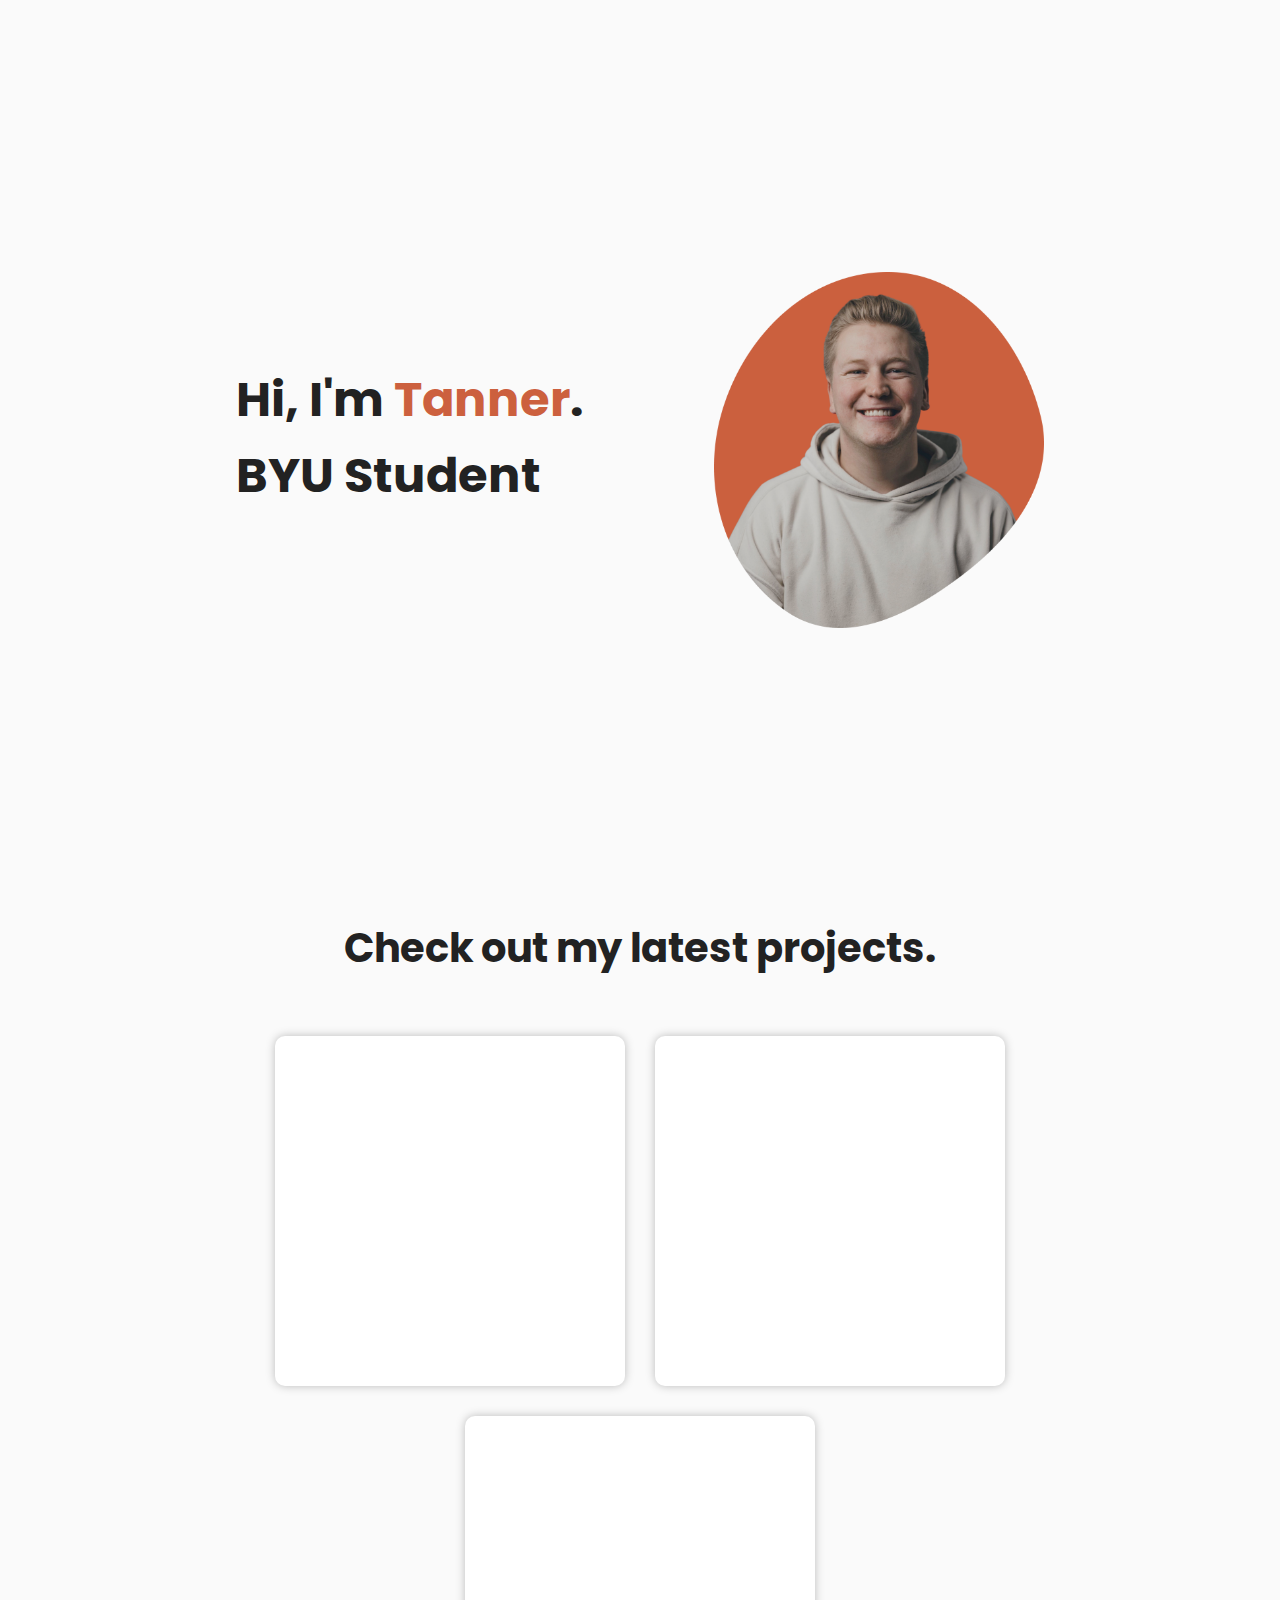
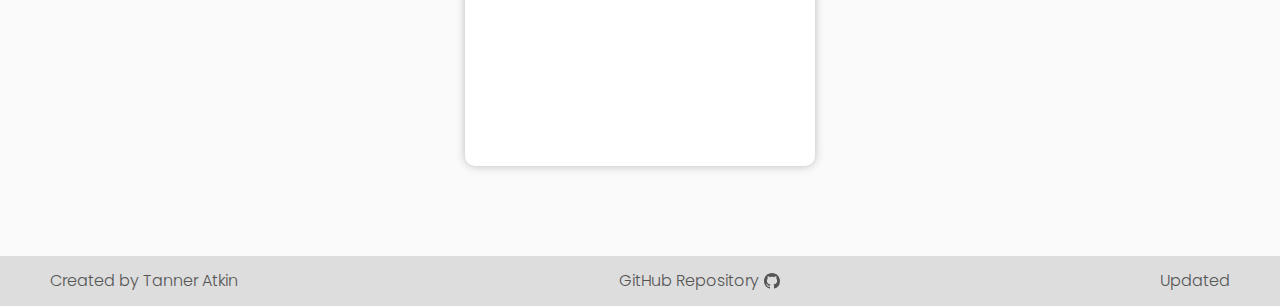
==== index.html @ ecde5ee2 "added projects section, fixed more mobile css and image resizing stuff" ====
<!DOCTYPE html>
<html lang="en">

<head>
  <!-- Metadata -->
  <meta charset="UTF-8">
  <meta http-equiv="X-UA-Compatible" content="IE=edge">
  <meta name="viewport" content="width=device-width, initial-scale=1.0">
  <!-- Title -->
  <title>Tanner Atkin - Information Systems Student Portfolio</title>
  <!-- Favicon -->
  <link rel="icon" href="/assets/favicons/favicon.ico" type="image/x-icon">
  <link rel="icon" href="/assets/favicons/favicon.icns" type="image/icns">
  <link rel="apple-touch-icon" href="/assets/favicons/apple-touch-icon.png">
  <!-- CSS -->
  <link rel="stylesheet" href="/assets/styles/normalize.css">
  <link rel="stylesheet" href="/assets/styles/style.css">
  <!-- JS -->
  <script src="/assets/scripts/script.js" defer></script>
  <!-- Google Fonts -->
  <link rel="preconnect" href="https://fonts.googleapis.com">
  <link rel="preconnect" href="https://fonts.gstatic.com" crossorigin>
  <link href="https://fonts.googleapis.com/css2?family=Poppins:ital,wght@0,100;0,200;0,300;0,400;0,500;0,600;0,700;0,800;0,900;1,100;1,200;1,300;1,400;1,500;1,600;1,700;1,800;1,900&display=swap" rel="stylesheet">
</head>

<body>

  <!-- Header -->
  <header>
    <div id="name-container">
      <h1>Hi, I'm <span>Tanner</span>.</h1>
      <div id="rotating-title-container" class="faded-border">
        <h1>BYU Student</h1>
        <h1>Web Developer</h1>
        <h1>AI Enthusiast</h1>
        <h1>Graphic Designer</h1>
        <h1>Bagpiper</h1>
      </div>
    </div>
    <img src="/assets/images/tanner-atkin.png" alt="Picture of Tanner Smiling">
  </header>

  <!-- Main -->
  <main>
    <h2>Check out my latest projects.</h2>
    <div id="cardContainer">
      <div class="card"></div>
      <div class="card"></div>
      <div class="card"></div>
    </div>
  </main>

  <!-- Footer -->
  <footer>
    <p>Created by Tanner Atkin</p>
    <!-- Github Repo -->
    <a href="https://github.com/tmanatkin/atkin" target="_blank"> GitHub Repository
      <svg height="16" viewBox="0 0 16 16" width="16">
        <path fill-rule="evenodd" d="M8 0C3.58 0 0 3.58 0 8c0 3.54 2.29 6.53 5.47 7.59.4.07.55-.17.55-.38 0-.19-.01-.82-.01-1.49-2.01.37-2.53-.49-2.69-.94-.09-.23-.48-.94-.82-1.13-.28-.15-.68-.52-.01-.53.63-.01 1.08.58 1.23.82.72 1.21 1.87.87 2.33.66.07-.52.28-.87.51-1.07-1.78-.2-3.64-.89-3.64-3.95 0-.87.31-1.59.82-2.15-.08-.2-.36-1.02.08-2.12 0 0 .67-.21 2.2.82.64-.18 1.32-.27 2-.27.68 0 1.36.09 2 .27 1.53-1.04 2.2-.82 2.2-.82.44 1.1.16 1.92.08 2.12.51.56.82 1.27.82 2.15 0 3.07-1.87 3.75-3.65 3.95.29.25.54.73.54 1.48 0 1.07-.01 1.93-.01 2.2 0 .21.15.46.55.38A8.013 8.013 0 0016 8c0-4.42-3.58-8-8-8z">
        </path>
      </svg>
    </a>
    <!-- Last Updated -->
    <p>Updated <span id="lastUpdated"></span></p>
  </footer>

  <!-- Sets Last Updated Date (Last Commit) Using GitHub API -->
  <script>
    // fetch last commit information
    fetch('https://api.github.com/repos/tmanatkin/atkin/commits?per_page=1')
      .then(response => response.json())
      .then(data => {
        // format date
        const lastCommitDate = new Date(data[0].commit.author.date);
        const formattedDate = new Intl.DateTimeFormat('en-US', {
          year: 'numeric',
          month: 'long',
        }).format(lastCommitDate);
        // set to formatted date
        document.getElementById('lastUpdated').innerText = formattedDate.toLocaleString();
      }) // throw error if fetch failed
      .catch(error => console.error('Error fetching last commit information:', error));
  </script>
</body>

</html>
---- assets/styles/style.css ----
/* Global */

:root {
  --color-primary: #cc603e;
  --color-offwhite: #fafafa;
  --color-offblack: #222;
  --color-darkgrey: #555;
  --color-lightgrey: #aaa;
  --color-superlightgrey: #ddd;
}

body {
  display: flex;
  flex-direction: column;
  align-items: center;
  background-color: var(--color-offwhite);
  overflow-x: hidden;
}

body,
h1,
h2,
h3,
h4,
h5,
h6,
p,
footer > * {
  font-family: "Poppins", sans-serif;
}

header {
  height: 100vh;
  min-height: 800px;
  width: 1300px;
  display: flex;
  flex-direction: row;
  justify-content: center;
  align-items: center;
}

#name-container {
  margin: 0 50px 0 0;
}

h1 {
  font-size: 4em;
  font-weight: 700;
  margin: 0;
  color: var(--color-offblack);
}

#name-container > h1 span {
  color: var(--color-primary);
}

#rotating-title-container {
  background-color: var(--color-offwhite);
  position: relative;
  height: 6em;
  margin: 0;
  display: inline-block;
  overflow: hidden;
}

#rotating-title-container::before,
#rotating-title-container::after {
  content: "";
  position: absolute;
  left: 0;
  right: 0;
  height: 0.75em;
  z-index: 1;
}

#rotating-title-container::before {
  top: 0;
  background: linear-gradient(to top, transparent, var(--color-offwhite));
}

#rotating-title-container::after {
  bottom: 0;
  background: linear-gradient(to bottom, transparent, var(--color-offwhite));
}

#rotating-title-container h1 {
  height: 100%;
  display: flex;
  flex-direction: column;
  justify-content: center;
}

header img {
  width: 50%;
  margin: 0;
  padding: 0;
}

/* Main */

main {
  width: 1300px;
  margin: 25px 0;
  display: flex;
  flex-direction: column;
  align-items: center;
}

h2 {
  text-align: center;
  color: var(--color-offblack);
  font-size: 2.5em;
  margin: 0;
}

#cardContainer {
  display: flex;
  flex-direction: row;
  flex-wrap: wrap;
  margin: 50px 0;
  justify-content: center;
}

.card {
  width: 400px;
  height: 400px;
  margin: 15px;
  background-color: white;
  border-radius: 10px;
  box-shadow: 0px 0px 10px 0px rgba(0, 0, 0, 0.25);
  transition: 0.3s;
}

.card:hover {
  box-shadow: 0px 0px 15px 0px rgba(0, 0, 0, 0.25);
  transform: scale(1.05);
}

/* Footer */

footer {
  display: flex;
  justify-content: space-between;
  align-items: center;
  height: 50px;
  width: calc(100% - 100px);
  padding: 0px 50px;
  background-color: var(--color-superlightgrey);
}

footer a,
footer p {
  text-decoration: none;
  font-weight: 300;
  color: var(--color-darkgrey);
  display: inline;
}

footer p:first-child {
  text-align: left;
}

footer a {
  text-align: center;
  display: flex;
  flex-direction: row;
  align-items: center;
}

footer p:last-child {
  text-align: right;
}

footer a:hover {
  text-decoration: underline;
}

footer svg {
  fill: var(--color-darkgrey);
  margin: 0 0 0 5px;
}

/* Header Resizing */

@media only screen and (max-width: 1500px) {
  header {
    min-height: 650px;
    width: 825px;
  }

  h1 {
    font-size: 3em;
  }

  header img {
    width: 40%;
  }

  main {
    width: 825px;
  }

  .card {
    width: 350px;
    height: 350px;
  }
}

@media only screen and (max-width: 1250px) {
  header {
    min-height: 575px;
    width: 750px;
  }

  header img {
    width: 35%;
  }

  main {
    width: 750px;
  }

  .card {
    width: 300px;
    height: 300px;
  }
}

/* Mobile */

@media only screen and (max-width: 1100px) {
  header {
    flex-direction: column;
    width: 600px;
  }

  main {
    width: 600px;
  }

  .card {
    width: 250px;
    height: 250px;
  }

  #name-container {
    display: flex;
    flex-direction: column;
    align-items: center;
    margin: 0 0 50px 0;
  }

  h1 {
    font-size: 2.5em;
    text-align: center;
  }

  #rotating-title-container {
    height: 4em;
  }

  header img {
    width: 75%;
  }
}

@media only screen and (max-width: 800px) {
  h2 {
    width: 80vw;
  }

  footer {
    padding: 0px 25px;
    width: calc(100% - 50px);
  }

  footer a,
  footer p {
    font-size: 0.75em;
  }

  footer svg {
    height: 0.75em;
    width: 0.75em;
  }
}

@media only screen and (max-width: 600px) {
  header {
    width: 80vw;
  }

  main {
    width: 80vw;
  }

  .card {
    width: 300px;
    height: 300px;
    max-width: 70vw;
  }

  header img {
    overflow: hidden;
  }

  footer a {
    text-decoration: underline;
  }

  footer svg {
    display: none;
  }
}
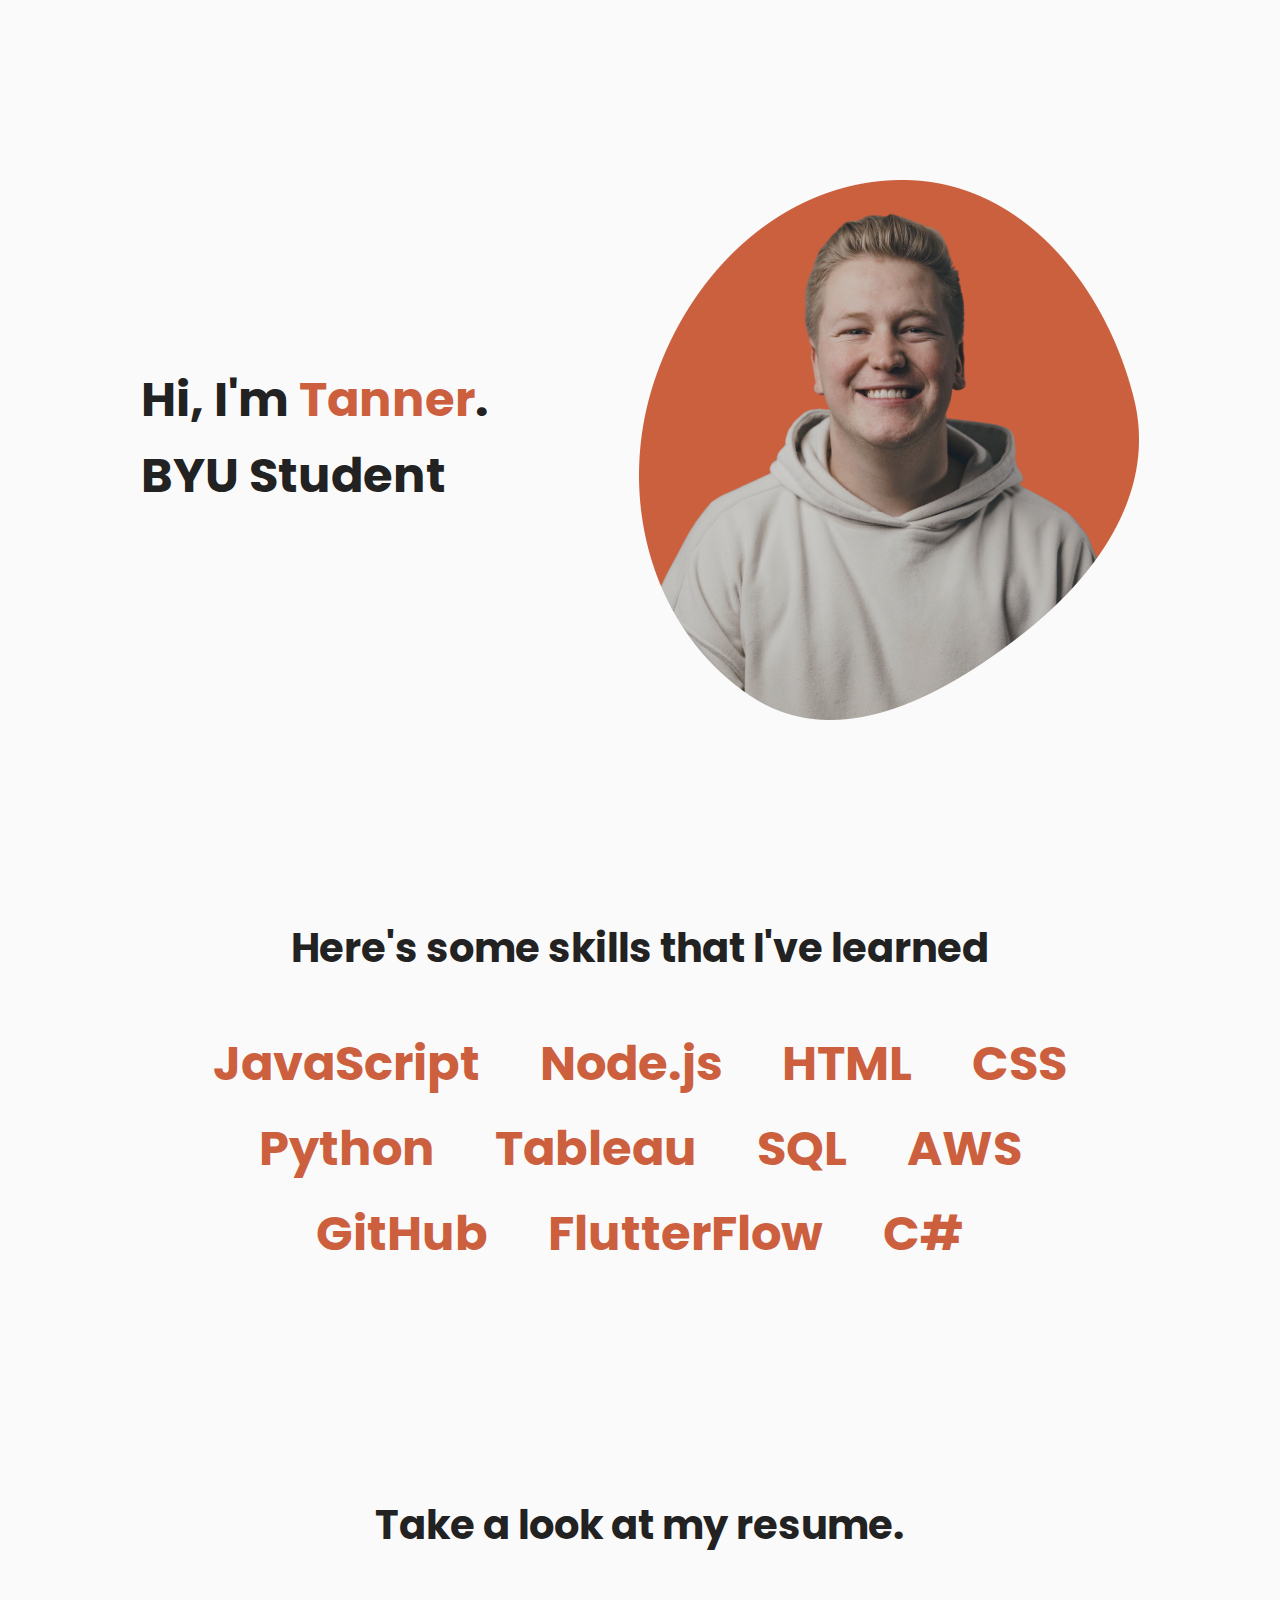
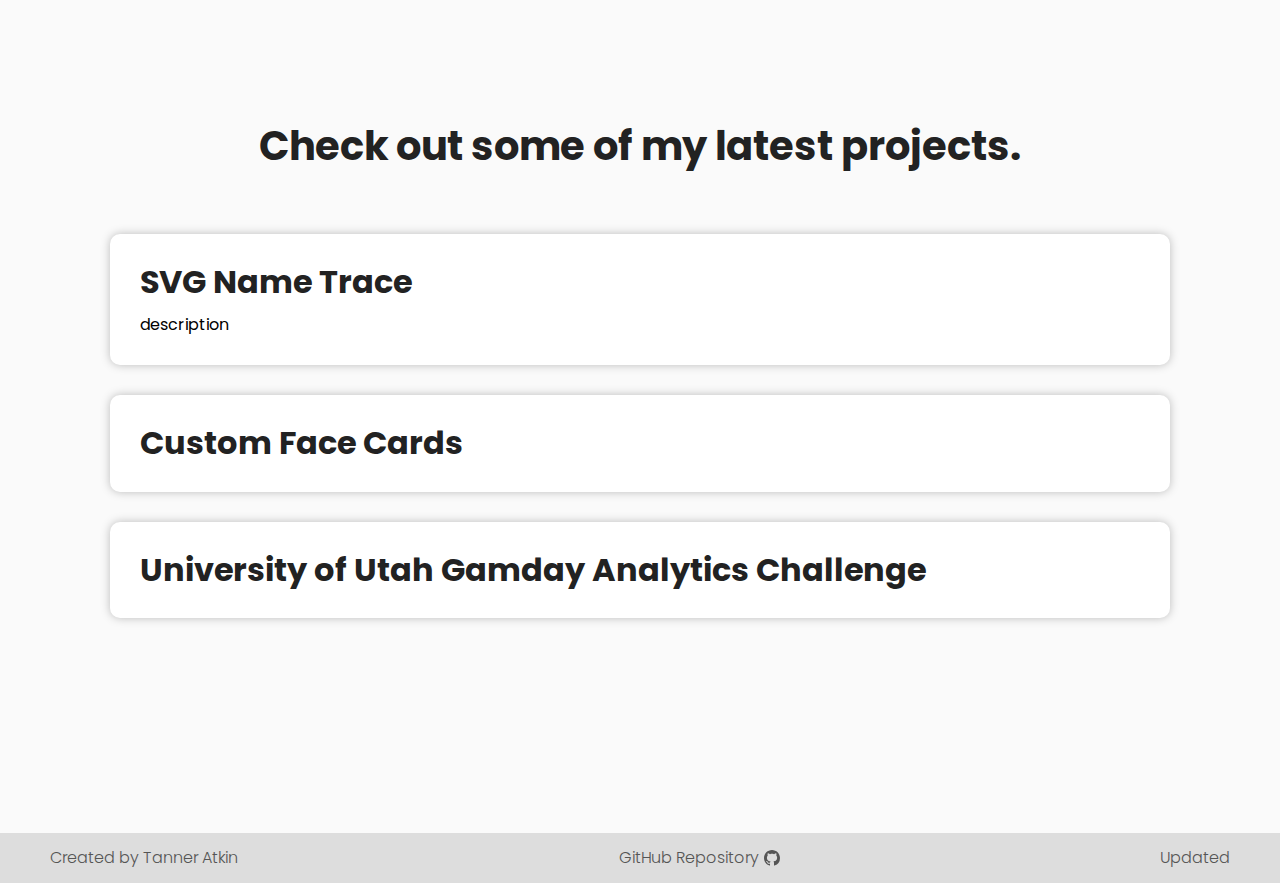
==== commit c6bad319: "panic" ====
--- a/index.html
+++ b/index.html
@@ -16,7 +16,8 @@
   <link rel="stylesheet" href="/assets/styles/normalize.css">
   <link rel="stylesheet" href="/assets/styles/style.css">
   <!-- JS -->
-  <script src="/assets/scripts/script.js" defer></script>
+  <script src="/assets/scripts/rotateTitle.js" defer></script>
+  <script src="/assets/scripts/expandCards.js" defer></script>
   <!-- Google Fonts -->
   <link rel="preconnect" href="https://fonts.googleapis.com">
   <link rel="preconnect" href="https://fonts.gstatic.com" crossorigin>
@@ -31,24 +32,64 @@
       <h1>Hi, I'm <span>Tanner</span>.</h1>
       <div id="rotating-title-container" class="faded-border">
         <h1>BYU Student</h1>
+        <h1>Programmer</h1>
+        <h1>Problem Solver</h1>
+        <h1>Software Engineer</h1>
+        <h1>AI Enthusiast</h1>
         <h1>Web Developer</h1>
-        <h1>AI Enthusiast</h1>
         <h1>Graphic Designer</h1>
-        <h1>Bagpiper</h1>
+        <h1>Data Analyst</h1>
       </div>
     </div>
     <img src="/assets/images/tanner-atkin.png" alt="Picture of Tanner Smiling">
   </header>
 
-  <!-- Main -->
-  <main>
-    <h2>Check out my latest projects.</h2>
+  <!-- Skills -->
+  <section>
+    <h2>Here's some skills that I've learned</h2>
+
+    <div id="skillContainer">
+      <h3>JavaScript</h3>
+      <h3>Node.js</h3>
+      <h3>HTML</h3>
+      <h3>CSS</h3>
+      <h3>Python</h3>
+      <h3>Tableau</h3>
+      <h3>SQL</h3>
+      <h3>AWS</h3>
+      <h3>GitHub</h3>
+      <h3>FlutterFlow</h3>
+      <h3>C#</h3>
+    </div>
+  </section>
+
+  <!-- Resume -->
+  <section>
+    <h2>Take a look at my resume.</h2>
+  </section>
+
+  <!-- Projects -->
+  <section>
+    <h2>Check out some of my latest projects.</h2>
     <div id="cardContainer">
-      <div class="card"></div>
-      <div class="card"></div>
-      <div class="card"></div>
+      <div class="card">
+        <h3>SVG Name Trace</h3>
+        <p>description</p>
+        <!-- <img src="/assets/images/svg-name-trace.png" alt="SVG Name Trace"> -->
+        <!-- <a href="https://codepen.io/tmanatkin/pen/QWogKbx" target="_blank">SVG Name Trace</a> -->
+      </div>
+      <div class="card">
+        <h3>Custom Face Cards</h3>
+        <!-- <img src="/assets/images/svg-name-trace.png" alt="SVG Name Trace"> -->
+        <!-- <a href="https://codepen.io/tmanatkin/pen/QWogKbx" target="_blank">SVG Name Trace</a> -->
+      </div>
+      <div class="card">
+        <h3>University of Utah Gamday Analytics Challenge</h3>
+        <!-- <img src="/assets/images/svg-name-trace.png" alt="SVG Name Trace"> -->
+        <!-- <a href="https://codepen.io/tmanatkin/pen/QWogKbx" target="_blank">SVG Name Trace</a> -->
+      </div>
     </div>
-  </main>
+  </section>
 
   <!-- Footer -->
   <footer>
--- a/assets/styles/style.css
+++ b/assets/styles/style.css
@@ -14,7 +14,6 @@
   flex-direction: column;
   align-items: center;
   background-color: var(--color-offwhite);
-  overflow-x: hidden;
 }
 
 body,
@@ -96,11 +95,11 @@
   padding: 0;
 }
 
-/* Main */
-
-main {
+/* Section */
+
+section {
   width: 1300px;
-  margin: 25px 0;
+  margin: 25px 0 150px 0;
   display: flex;
   flex-direction: column;
   align-items: center;
@@ -113,27 +112,64 @@
   margin: 0;
 }
 
+/* Skills */
+
+#skillContainer {
+  display: flex;
+  flex-direction: row;
+  justify-content: center;
+  flex-wrap: wrap;
+  width: 100%;
+  margin: 50px 0;
+}
+
+#skillContainer h3 {
+  font-size: 4em;
+  margin: 20px 40px;
+  color: var(--color-primary);
+}
+
+/* Projects */
+
 #cardContainer {
   display: flex;
+  flex-direction: column;
+  align-items: center;
+  width: 100%;
+  margin: 50px 0;
+}
+
+.card {
+  /* display: flex;
   flex-direction: row;
-  flex-wrap: wrap;
-  margin: 50px 0;
-  justify-content: center;
-}
-
-.card {
-  width: 400px;
-  height: 400px;
+  justify-content: space-between; */
+  /* align-items: center; */
+  width: 100%;
+  padding: 30px;
   margin: 15px;
   background-color: white;
   border-radius: 10px;
   box-shadow: 0px 0px 10px 0px rgba(0, 0, 0, 0.25);
-  transition: 0.3s;
-}
-
-.card:hover {
-  box-shadow: 0px 0px 15px 0px rgba(0, 0, 0, 0.25);
-  transform: scale(1.05);
+  transition: height 0.5s ease;
+  /* overflow: hidden; */
+}
+
+/* .card.active {
+  height: 500px;
+} */
+
+.card h3 {
+  font-size: 2em;
+  margin: 0;
+  color: var(--color-offblack);
+}
+
+.card p {
+  margin: 1em 0 0 0;
+}
+
+.card img {
+  width: 50%;
 }
 
 /* Footer */
@@ -180,67 +216,40 @@
   margin: 0 0 0 5px;
 }
 
-/* Header Resizing */
+/* Smaller Desktop Display */
 
 @media only screen and (max-width: 1500px) {
   header {
+    width: 1000px;
     min-height: 650px;
-    width: 825px;
+  }
+
+  section {
+    width: 1000px;
   }
 
   h1 {
     font-size: 3em;
   }
 
-  header img {
-    width: 40%;
-  }
-
-  main {
-    width: 825px;
-  }
-
-  .card {
-    width: 350px;
-    height: 350px;
-  }
-}
-
-@media only screen and (max-width: 1250px) {
-  header {
-    min-height: 575px;
-    width: 750px;
-  }
-
-  header img {
-    width: 35%;
-  }
-
-  main {
-    width: 750px;
-  }
-
-  .card {
-    width: 300px;
-    height: 300px;
-  }
-}
-
-/* Mobile */
+  #skillContainer h3 {
+    font-size: 3em;
+    margin: 15px 30px;
+  }
+}
+
+/* Large Mobile (Tablet) */
 
 @media only screen and (max-width: 1100px) {
   header {
     flex-direction: column;
     width: 600px;
-  }
-
-  main {
+    min-height: 700px;
+  }
+
+  section {
     width: 600px;
-  }
-
-  .card {
-    width: 250px;
-    height: 250px;
+    max-width: 80vw;
   }
 
   #name-container {
@@ -262,11 +271,14 @@
   header img {
     width: 75%;
   }
-}
-
-@media only screen and (max-width: 800px) {
+
+  #skillContainer h3 {
+    font-size: 2.5em;
+    margin: 15px 25px;
+  }
+
   h2 {
-    width: 80vw;
+    font-size: 2em;
   }
 
   footer {
@@ -285,23 +297,15 @@
   }
 }
 
+/* Mobile */
+
 @media only screen and (max-width: 600px) {
   header {
-    width: 80vw;
-  }
-
-  main {
-    width: 80vw;
-  }
-
-  .card {
-    width: 300px;
-    height: 300px;
-    max-width: 70vw;
-  }
-
-  header img {
-    overflow: hidden;
+    width: 100vw;
+  }
+
+  h2 {
+    width: 80%;
   }
 
   footer a {
@@ -312,3 +316,41 @@
     display: none;
   }
 }
+
+/* Small Mobile */
+
+@media only screen and (max-width: 400px) {
+  body {
+    min-width: 320px;
+  }
+
+  header {
+    min-height: 550px;
+    min-width: 320px;
+  }
+
+  section {
+    width: 310px;
+  }
+
+  #cardContainer {
+    margin: 0;
+  }
+
+  h1 {
+    font-size: 2em;
+  }
+
+  #skillContainer h3 {
+    font-size: 2em;
+    margin: 10px 20px;
+  }
+
+  h2 {
+    font-size: 1.5em;
+  }
+
+  .card h3 {
+    font-size: 1.5em;
+  }
+}
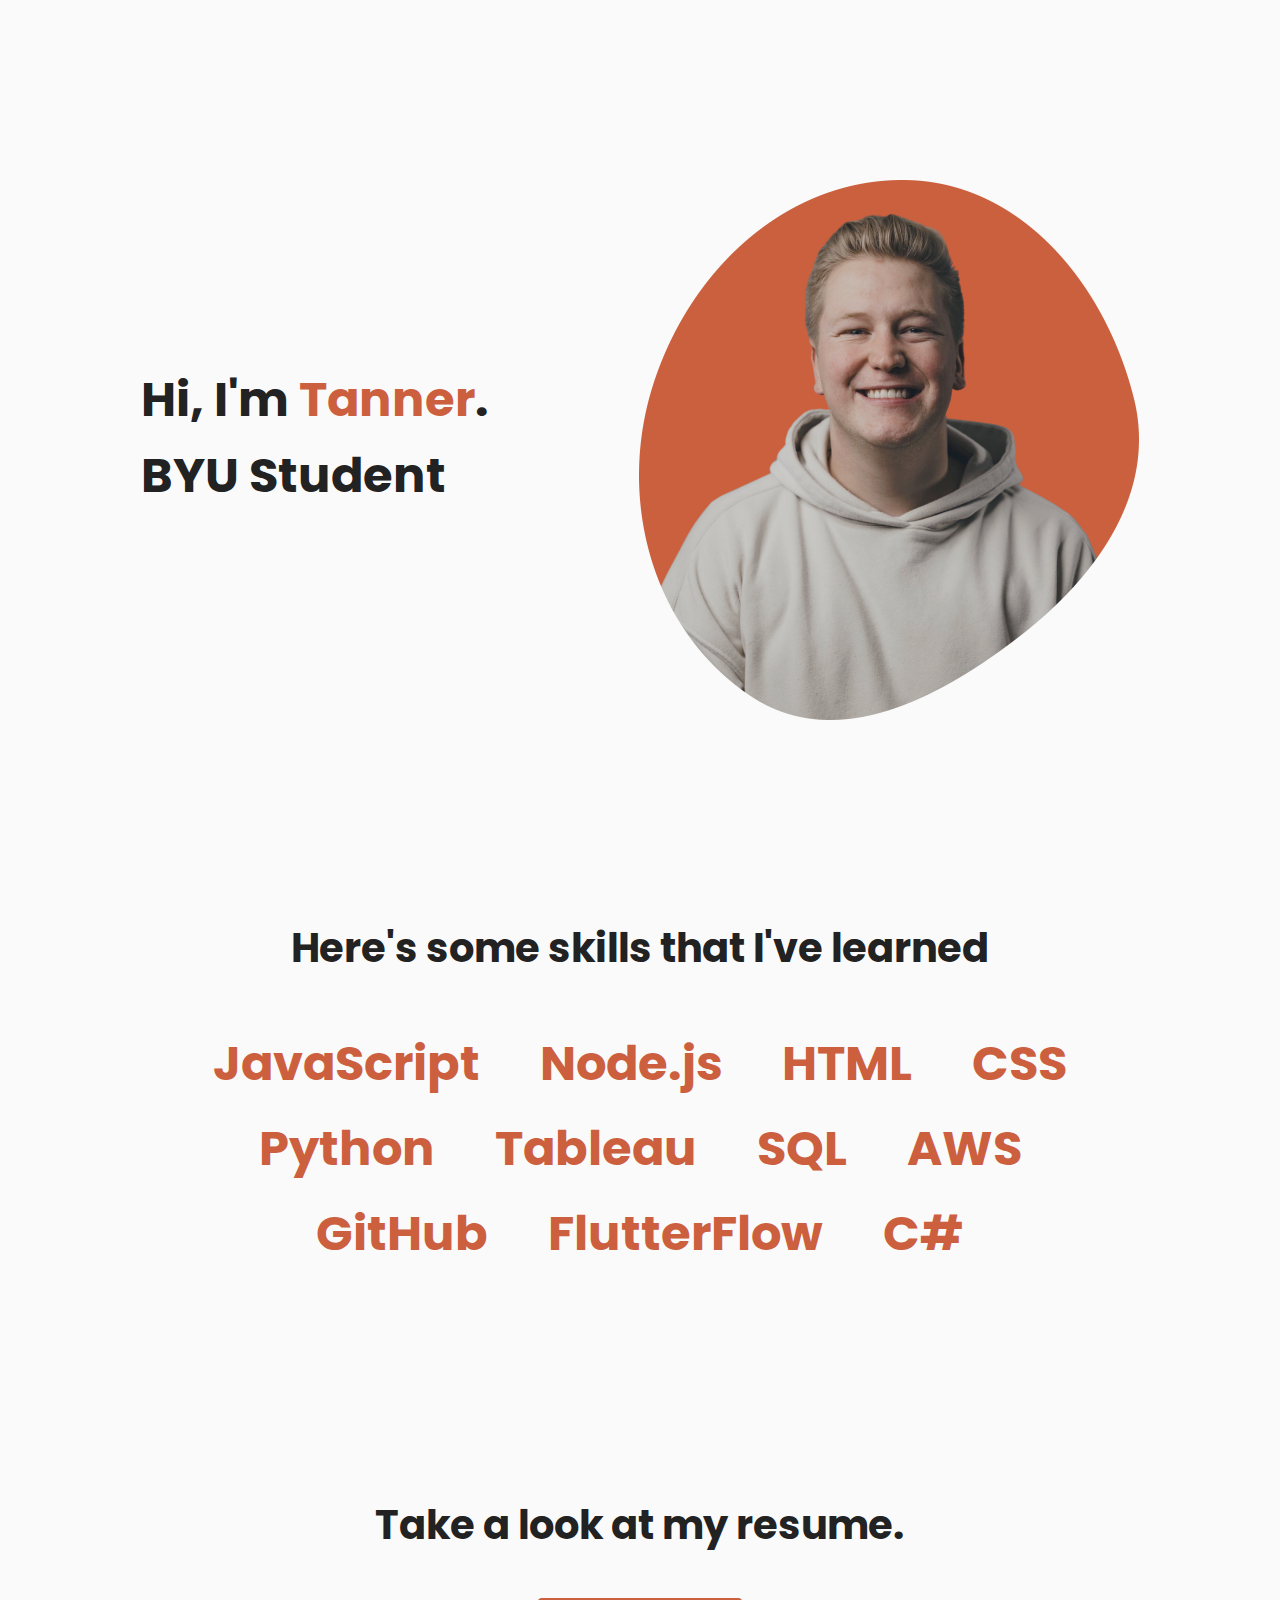
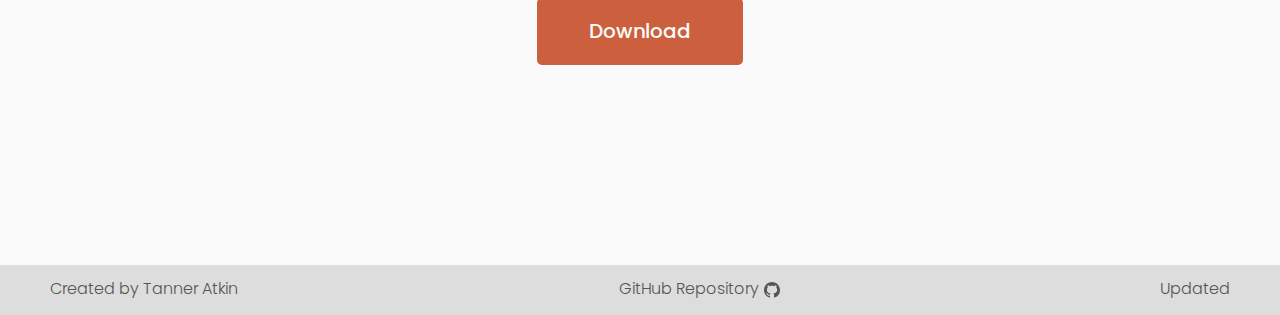
==== commit 40d86e88: "resume update. maybe fixed mobile height?" ====
--- a/index.html
+++ b/index.html
@@ -63,32 +63,23 @@
     </div>
   </section>
 
-  <!-- Resume -->
-  <section>
-    <h2>Take a look at my resume.</h2>
-  </section>
-
   <!-- Projects -->
-  <section>
+  <!-- <section>
     <h2>Check out some of my latest projects.</h2>
     <div id="cardContainer">
       <div class="card">
         <h3>SVG Name Trace</h3>
         <p>description</p>
-        <!-- <img src="/assets/images/svg-name-trace.png" alt="SVG Name Trace"> -->
-        <!-- <a href="https://codepen.io/tmanatkin/pen/QWogKbx" target="_blank">SVG Name Trace</a> -->
-      </div>
-      <div class="card">
-        <h3>Custom Face Cards</h3>
-        <!-- <img src="/assets/images/svg-name-trace.png" alt="SVG Name Trace"> -->
-        <!-- <a href="https://codepen.io/tmanatkin/pen/QWogKbx" target="_blank">SVG Name Trace</a> -->
-      </div>
-      <div class="card">
-        <h3>University of Utah Gamday Analytics Challenge</h3>
-        <!-- <img src="/assets/images/svg-name-trace.png" alt="SVG Name Trace"> -->
-        <!-- <a href="https://codepen.io/tmanatkin/pen/QWogKbx" target="_blank">SVG Name Trace</a> -->
+        <img src="/assets/images/svg-name-trace.png" alt="SVG Name Trace">
+        <a href="https://codepen.io/tmanatkin/pen/QWogKbx" target="_blank">SVG Name Trace</a>
       </div>
     </div>
+  </section> -->
+
+  <!-- Resume -->
+  <section>
+    <h2>Take a look at my resume.</h2>
+    <a href="/assets/Tanner Atkin Resume.pdf" target="_blank">Download</a>
   </section>
 
   <!-- Footer -->
--- a/assets/styles/style.css
+++ b/assets/styles/style.css
@@ -95,7 +95,7 @@
   padding: 0;
 }
 
-/* Section */
+/* Sections */
 
 section {
   width: 1300px;
@@ -112,6 +112,23 @@
   margin: 0;
 }
 
+section a {
+  font-size: 1.25em;
+  font-weight: 500;
+  margin: 50px 0;
+  text-decoration: none;
+  color: var(--color-offwhite);
+  background-color: var(--color-primary);
+  padding: 20px 50px;
+  border-radius: 5px;
+  border: 2px solid var(--color-primary);
+  transition: background-color 0.3s ease;
+}
+
+section a:hover {
+  background-color: var(--color-offwhite);
+  color: var(--color-primary);
+}
 /* Skills */
 
 #skillContainer {
@@ -150,7 +167,7 @@
   background-color: white;
   border-radius: 10px;
   box-shadow: 0px 0px 10px 0px rgba(0, 0, 0, 0.25);
-  transition: height 0.5s ease;
+  /* transition: height 0.5s ease; */
   /* overflow: hidden; */
 }
 
@@ -245,6 +262,7 @@
     flex-direction: column;
     width: 600px;
     min-height: 700px;
+    height: 90vh;
   }
 
   section {
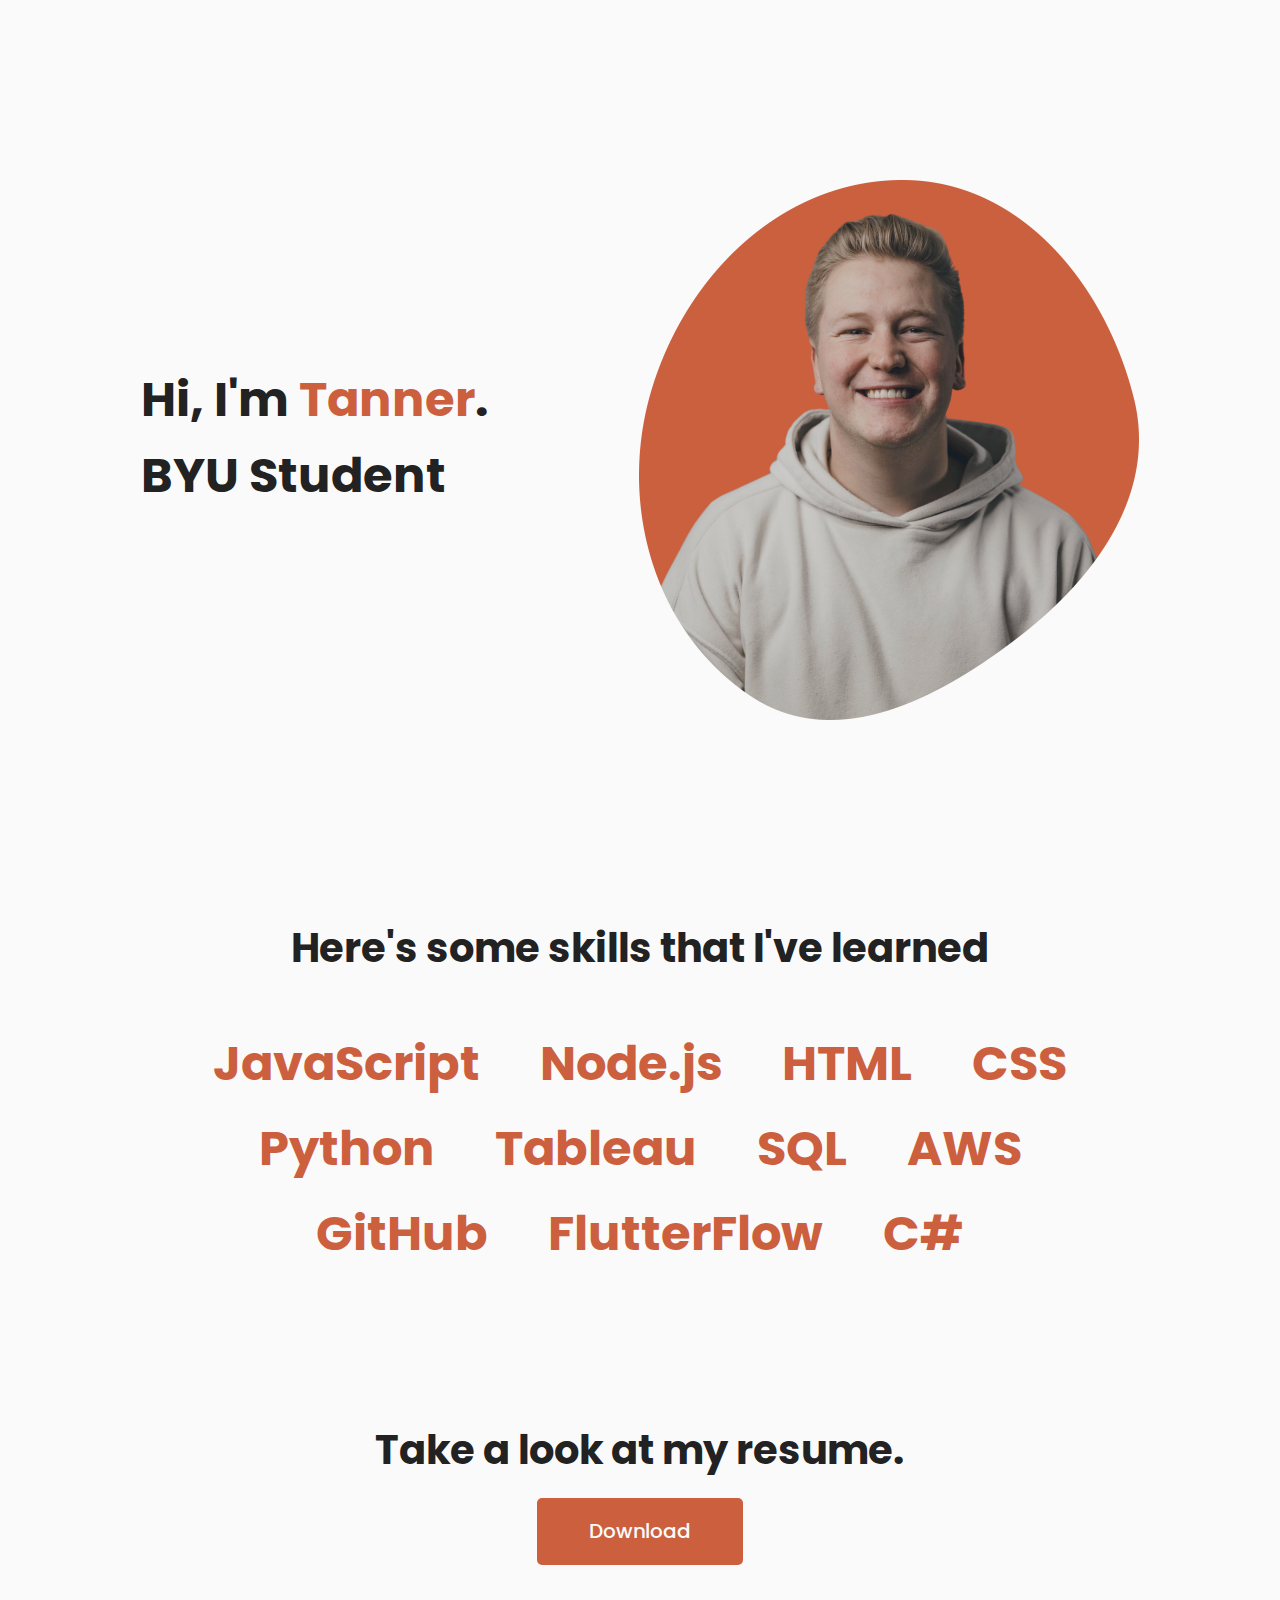
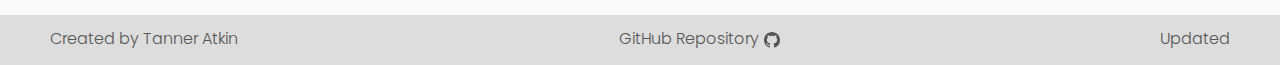
==== commit d49188b1: "fixed spacing for sections" ====
--- a/index.html
+++ b/index.html
@@ -77,7 +77,7 @@
   </section> -->
 
   <!-- Resume -->
-  <section>
+  <section id="bottom-section">
     <h2>Take a look at my resume.</h2>
     <a href="/assets/Tanner Atkin Resume.pdf" target="_blank">Download</a>
   </section>
--- a/assets/styles/style.css
+++ b/assets/styles/style.css
@@ -1,4 +1,4 @@
-/* Global */
+/* CSS */
 
 :root {
   --color-primary: #cc603e;
@@ -28,6 +28,8 @@
   font-family: "Poppins", sans-serif;
 }
 
+/* Header */
+
 header {
   height: 100vh;
   min-height: 800px;
@@ -115,8 +117,9 @@
 section a {
   font-size: 1.25em;
   font-weight: 500;
-  margin: 50px 0;
+  margin: 25px 0 50px 0;
   text-decoration: none;
+  text-align: center;
   color: var(--color-offwhite);
   background-color: var(--color-primary);
   padding: 20px 50px;
@@ -129,6 +132,10 @@
   background-color: var(--color-offwhite);
   color: var(--color-primary);
 }
+
+#bottom-section {
+  margin: 0;
+}
 /* Skills */
 
 #skillContainer {
@@ -137,7 +144,7 @@
   justify-content: center;
   flex-wrap: wrap;
   width: 100%;
-  margin: 50px 0;
+  margin: 50px 0 0 0;
 }
 
 #skillContainer h3 {
@@ -157,9 +164,9 @@
 }
 
 .card {
-  /* display: flex;
-  flex-direction: row;
-  justify-content: space-between; */
+  /* display: flex; */
+  /* flex-direction: row; */
+  /* justify-content: space-between; */
   /* align-items: center; */
   width: 100%;
   padding: 30px;
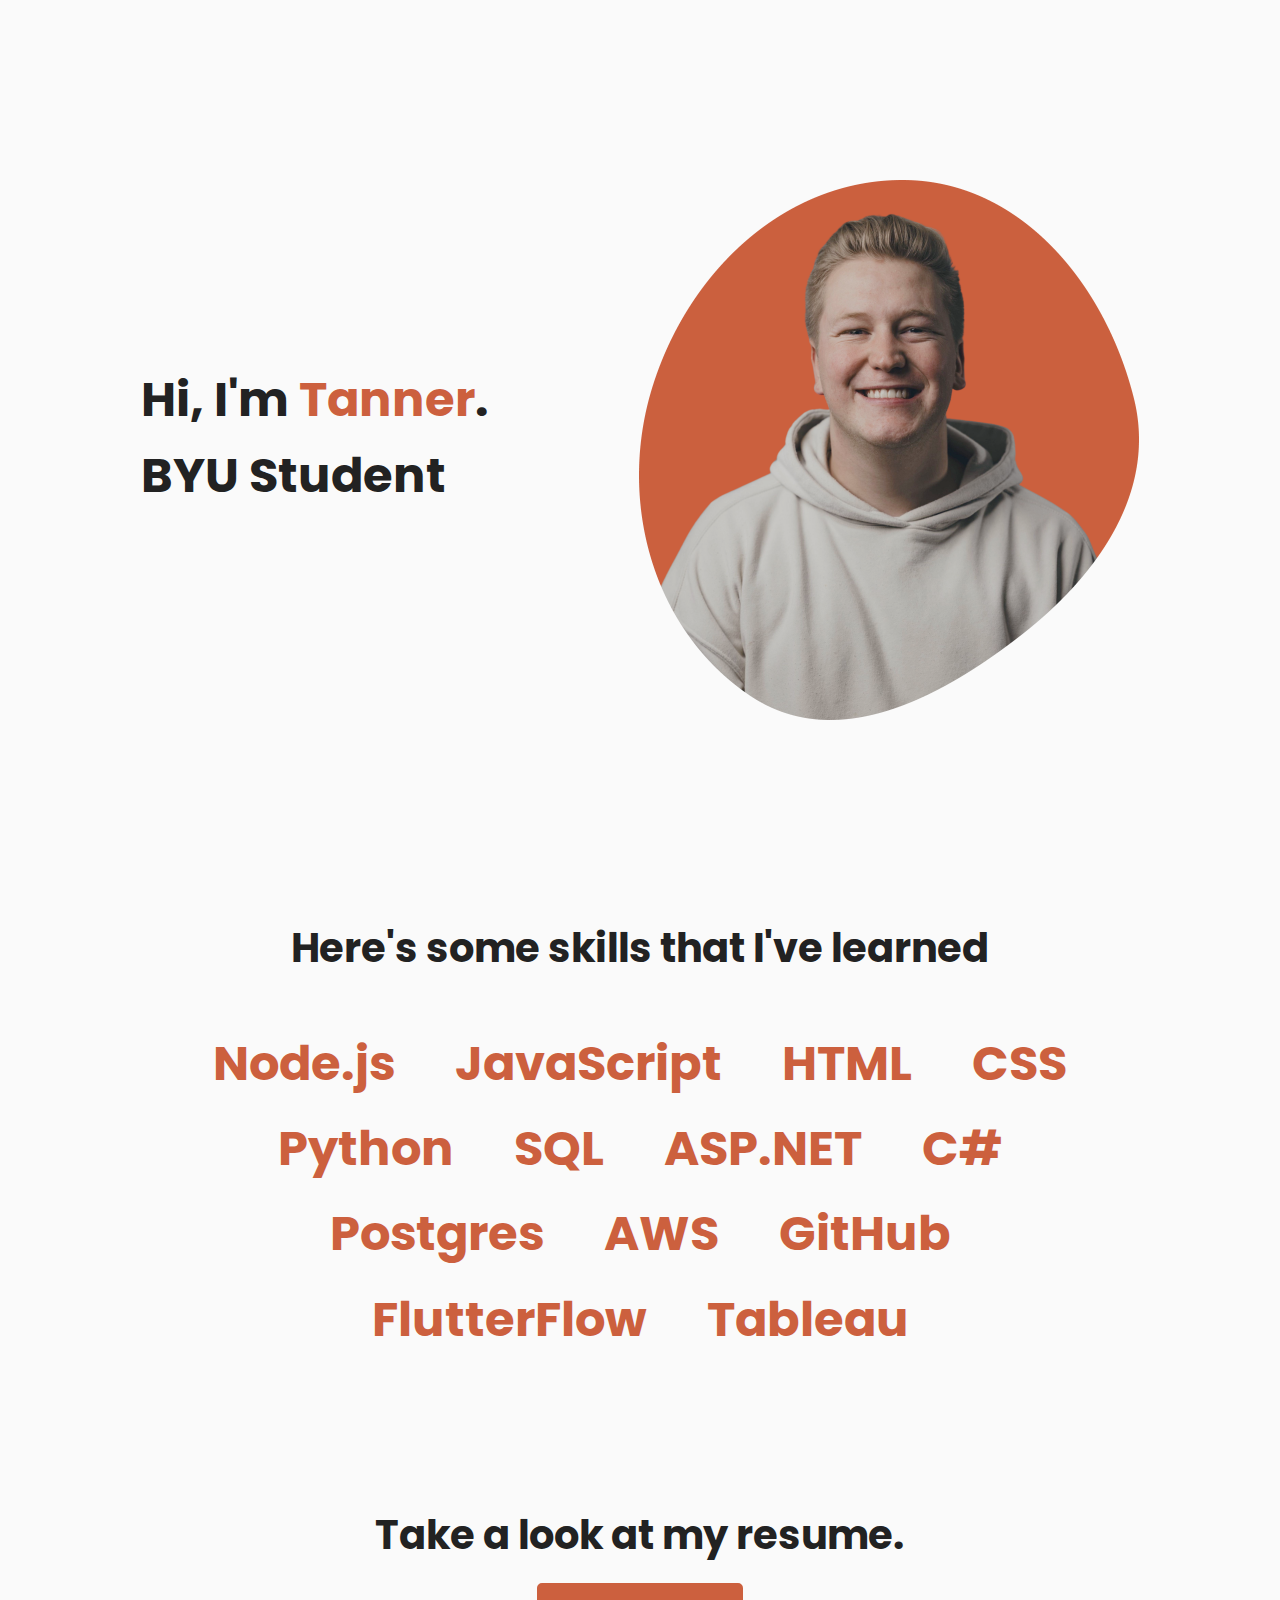
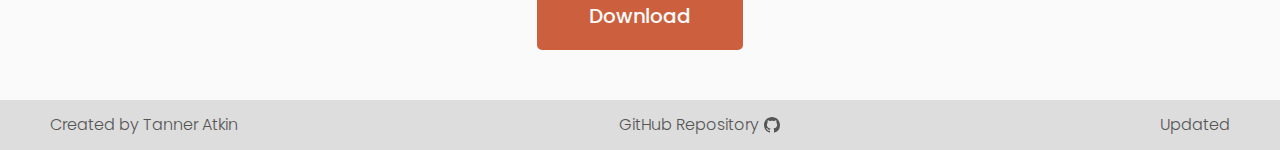
==== commit 763d1bd6: "test new branch" ====
--- a/index.html
+++ b/index.html
@@ -1,5 +1,6 @@
 <!DOCTYPE html>
 <html lang="en">
+<!-- Created by Tanner Atkin -->
 
 <head>
   <!-- Metadata -->
@@ -15,7 +16,7 @@
   <!-- CSS -->
   <link rel="stylesheet" href="/assets/styles/normalize.css">
   <link rel="stylesheet" href="/assets/styles/style.css">
-  <!-- JS -->
+  <!-- JavaScript -->
   <script src="/assets/scripts/rotateTitle.js" defer></script>
   <script src="/assets/scripts/expandCards.js" defer></script>
   <!-- Google Fonts -->
@@ -44,39 +45,40 @@
     <img src="/assets/images/tanner-atkin.png" alt="Picture of Tanner Smiling">
   </header>
 
-  <!-- Skills -->
+  <!-- Skills Section -->
   <section>
     <h2>Here's some skills that I've learned</h2>
-
     <div id="skillContainer">
+      <h3>Node.js</h3>
       <h3>JavaScript</h3>
-      <h3>Node.js</h3>
       <h3>HTML</h3>
       <h3>CSS</h3>
       <h3>Python</h3>
-      <h3>Tableau</h3>
       <h3>SQL</h3>
+      <h3>ASP.NET</h3>
+      <h3>C#</h3>
+      <h3>Postgres</h3>
       <h3>AWS</h3>
       <h3>GitHub</h3>
       <h3>FlutterFlow</h3>
-      <h3>C#</h3>
+      <h3>Tableau</h3>
     </div>
   </section>
 
-  <!-- Projects -->
+  <!-- Projects Section -->
   <!-- <section>
     <h2>Check out some of my latest projects.</h2>
     <div id="cardContainer">
       <div class="card">
         <h3>SVG Name Trace</h3>
         <p>description</p>
-        <img src="/assets/images/svg-name-trace.png" alt="SVG Name Trace">
+<img src="/assets/images/svg-name-trace.png" alt="SVG Name Trace">
         <a href="https://codepen.io/tmanatkin/pen/QWogKbx" target="_blank">SVG Name Trace</a>
       </div>
     </div>
   </section> -->
 
-  <!-- Resume -->
+  <!-- Resume Section -->
   <section id="bottom-section">
     <h2>Take a look at my resume.</h2>
     <a href="/assets/Tanner Atkin Resume.pdf" target="_blank">Download</a>
@@ -96,7 +98,7 @@
     <p>Updated <span id="lastUpdated"></span></p>
   </footer>
 
-  <!-- Sets Last Updated Date (Last Commit) Using GitHub API -->
+  <!-- Sets Last Updated Date (Using the Last Commit) with GitHub API -->
   <script>
     // fetch last commit information
     fetch('https://api.github.com/repos/tmanatkin/atkin/commits?per_page=1')
--- a/assets/styles/style.css
+++ b/assets/styles/style.css
@@ -136,6 +136,7 @@
 #bottom-section {
   margin: 0;
 }
+
 /* Skills */
 
 #skillContainer {
@@ -157,10 +158,10 @@
 
 #cardContainer {
   display: flex;
-  flex-direction: column;
-  align-items: center;
-  width: 100%;
-  margin: 50px 0;
+  flex-direction: row;
+  align-items: center;
+  justify-content: center;
+  /* width: 100%; */
 }
 
 .card {
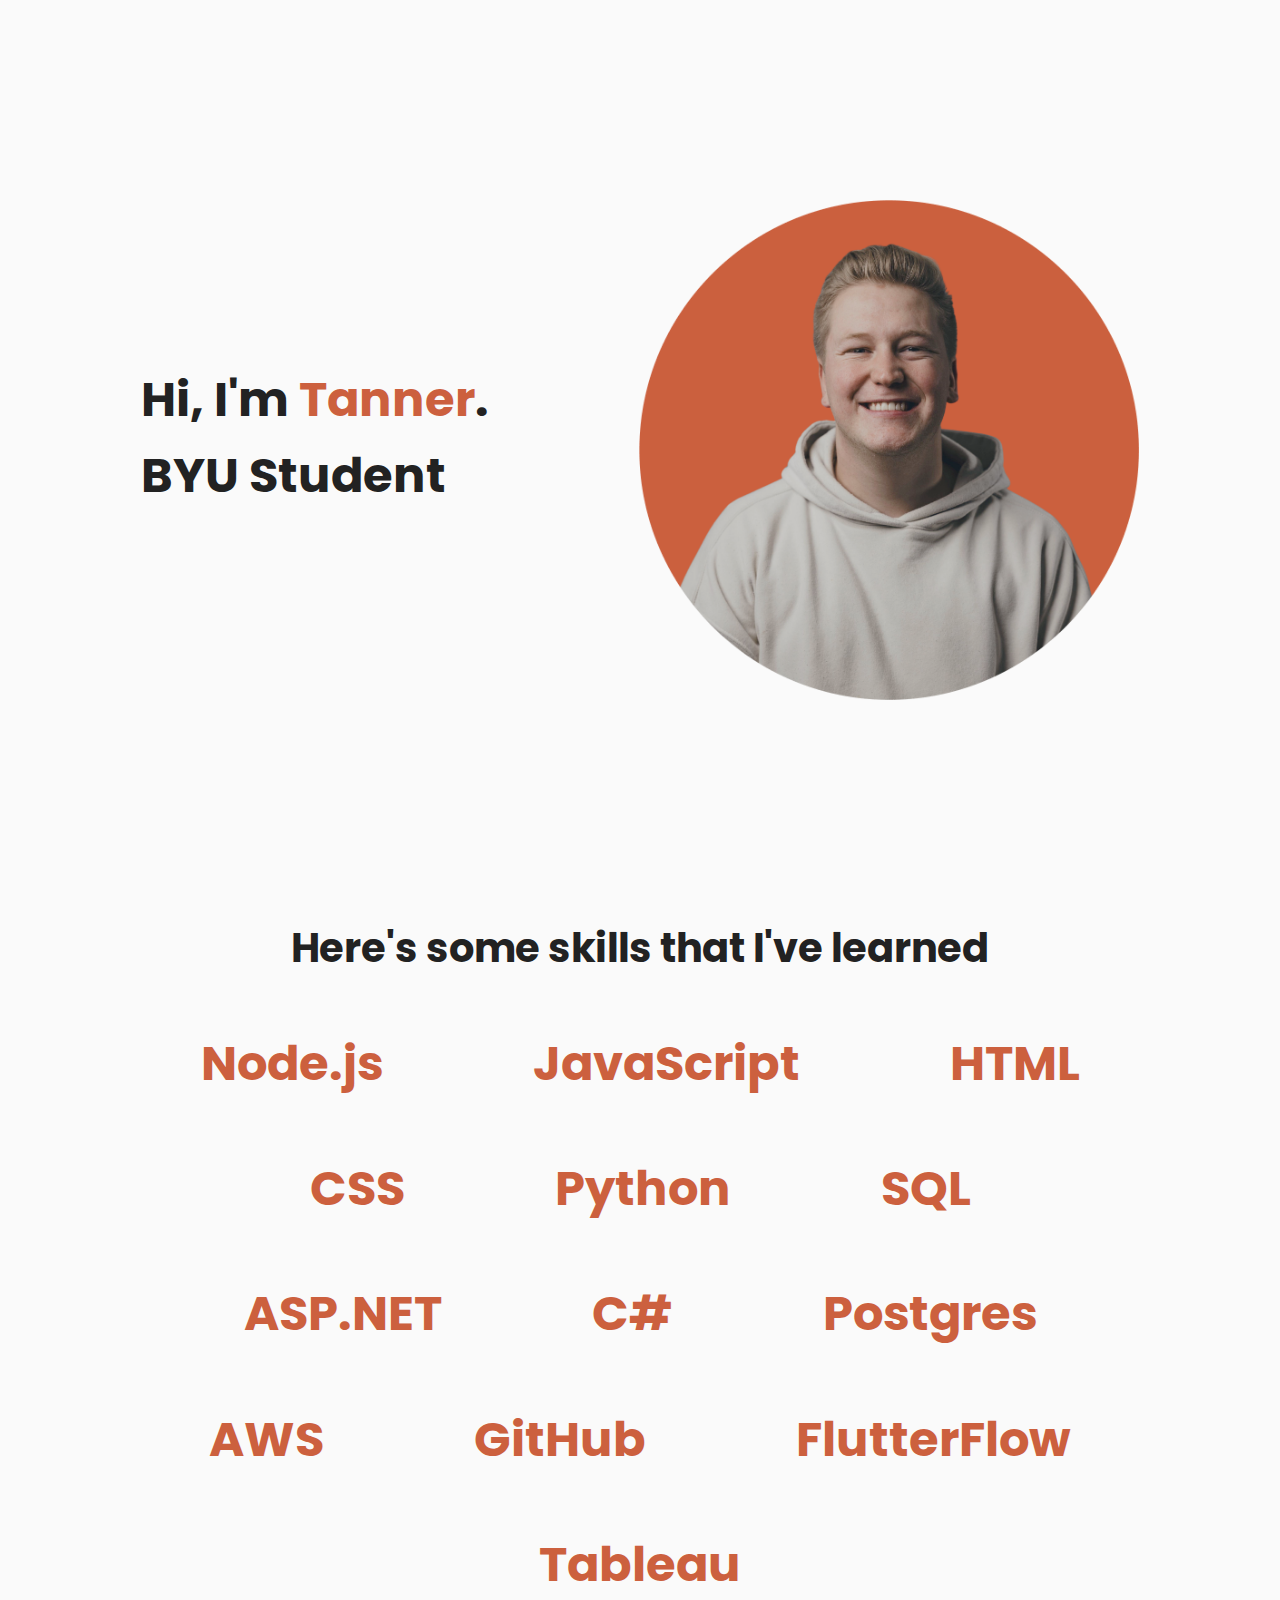
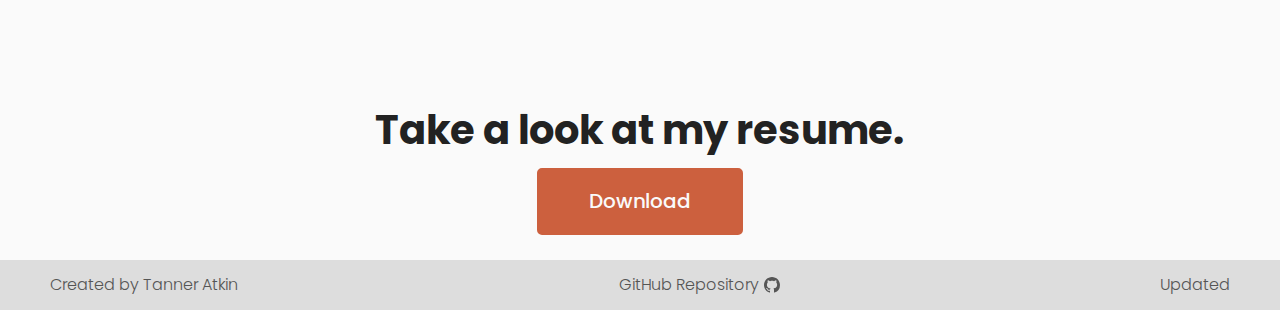
==== commit 92b2e2fe: "fixed a lot of css naming, spacing stuff. updated old resume" ====
--- a/index.html
+++ b/index.html
@@ -46,9 +46,9 @@
   </header>
 
   <!-- Skills Section -->
-  <section>
+  <section class="skill-section primary-bg-section">
     <h2>Here's some skills that I've learned</h2>
-    <div id="skillContainer">
+    <div>
       <h3>Node.js</h3>
       <h3>JavaScript</h3>
       <h3>HTML</h3>
@@ -79,9 +79,9 @@
   </section> -->
 
   <!-- Resume Section -->
-  <section id="bottom-section">
+  <section class="resume-section">
     <h2>Take a look at my resume.</h2>
-    <a href="/assets/Tanner Atkin Resume.pdf" target="_blank">Download</a>
+    <a href="/assets/Tanner_Atkin_Resume.pdf" target="_blank">Download</a>
   </section>
 
   <!-- Footer -->
--- a/assets/styles/style.css
+++ b/assets/styles/style.css
@@ -14,6 +14,7 @@
   flex-direction: column;
   align-items: center;
   background-color: var(--color-offwhite);
+  gap: 25px;
 }
 
 body,
@@ -23,8 +24,7 @@
 h4,
 h5,
 h6,
-p,
-footer > * {
+p {
   font-family: "Poppins", sans-serif;
 }
 
@@ -101,13 +101,17 @@
 
 section {
   width: 1300px;
-  margin: 25px 0 150px 0;
   display: flex;
   flex-direction: column;
   align-items: center;
 }
 
-h2 {
+.section-primary-bg {
+  background-color: var(--color-primary);
+  border-radius: 20px;
+}
+
+section h2 {
   text-align: center;
   color: var(--color-offblack);
   font-size: 2.5em;
@@ -117,7 +121,6 @@
 section a {
   font-size: 1.25em;
   font-weight: 500;
-  margin: 25px 0 50px 0;
   text-decoration: none;
   text-align: center;
   color: var(--color-offwhite);
@@ -133,24 +136,25 @@
   color: var(--color-primary);
 }
 
-#bottom-section {
-  margin: 0;
-}
-
 /* Skills */
 
-#skillContainer {
+.skill-section {
+  gap: 50px;
+  margin: 0 0 75px 0;
+}
+
+.skill-section div {
   display: flex;
   flex-direction: row;
   justify-content: center;
   flex-wrap: wrap;
   width: 100%;
-  margin: 50px 0 0 0;
-}
-
-#skillContainer h3 {
+  gap: 40px 90px;
+}
+
+.skill-section div h3 {
   font-size: 4em;
-  margin: 20px 40px;
+  margin: 0;
   color: var(--color-primary);
 }
 
@@ -197,6 +201,12 @@
   width: 50%;
 }
 
+/* Resume */
+
+.resume-section {
+  gap: 15px;
+}
+
 /* Footer */
 
 footer {
@@ -257,7 +267,7 @@
     font-size: 3em;
   }
 
-  #skillContainer h3 {
+  .skill-section div h3 {
     font-size: 3em;
     margin: 15px 30px;
   }
@@ -298,7 +308,7 @@
     width: 75%;
   }
 
-  #skillContainer h3 {
+  .skill-section div h3 {
     font-size: 2.5em;
     margin: 15px 25px;
   }
@@ -367,7 +377,7 @@
     font-size: 2em;
   }
 
-  #skillContainer h3 {
+  .skill-section div h3 {
     font-size: 2em;
     margin: 10px 20px;
   }
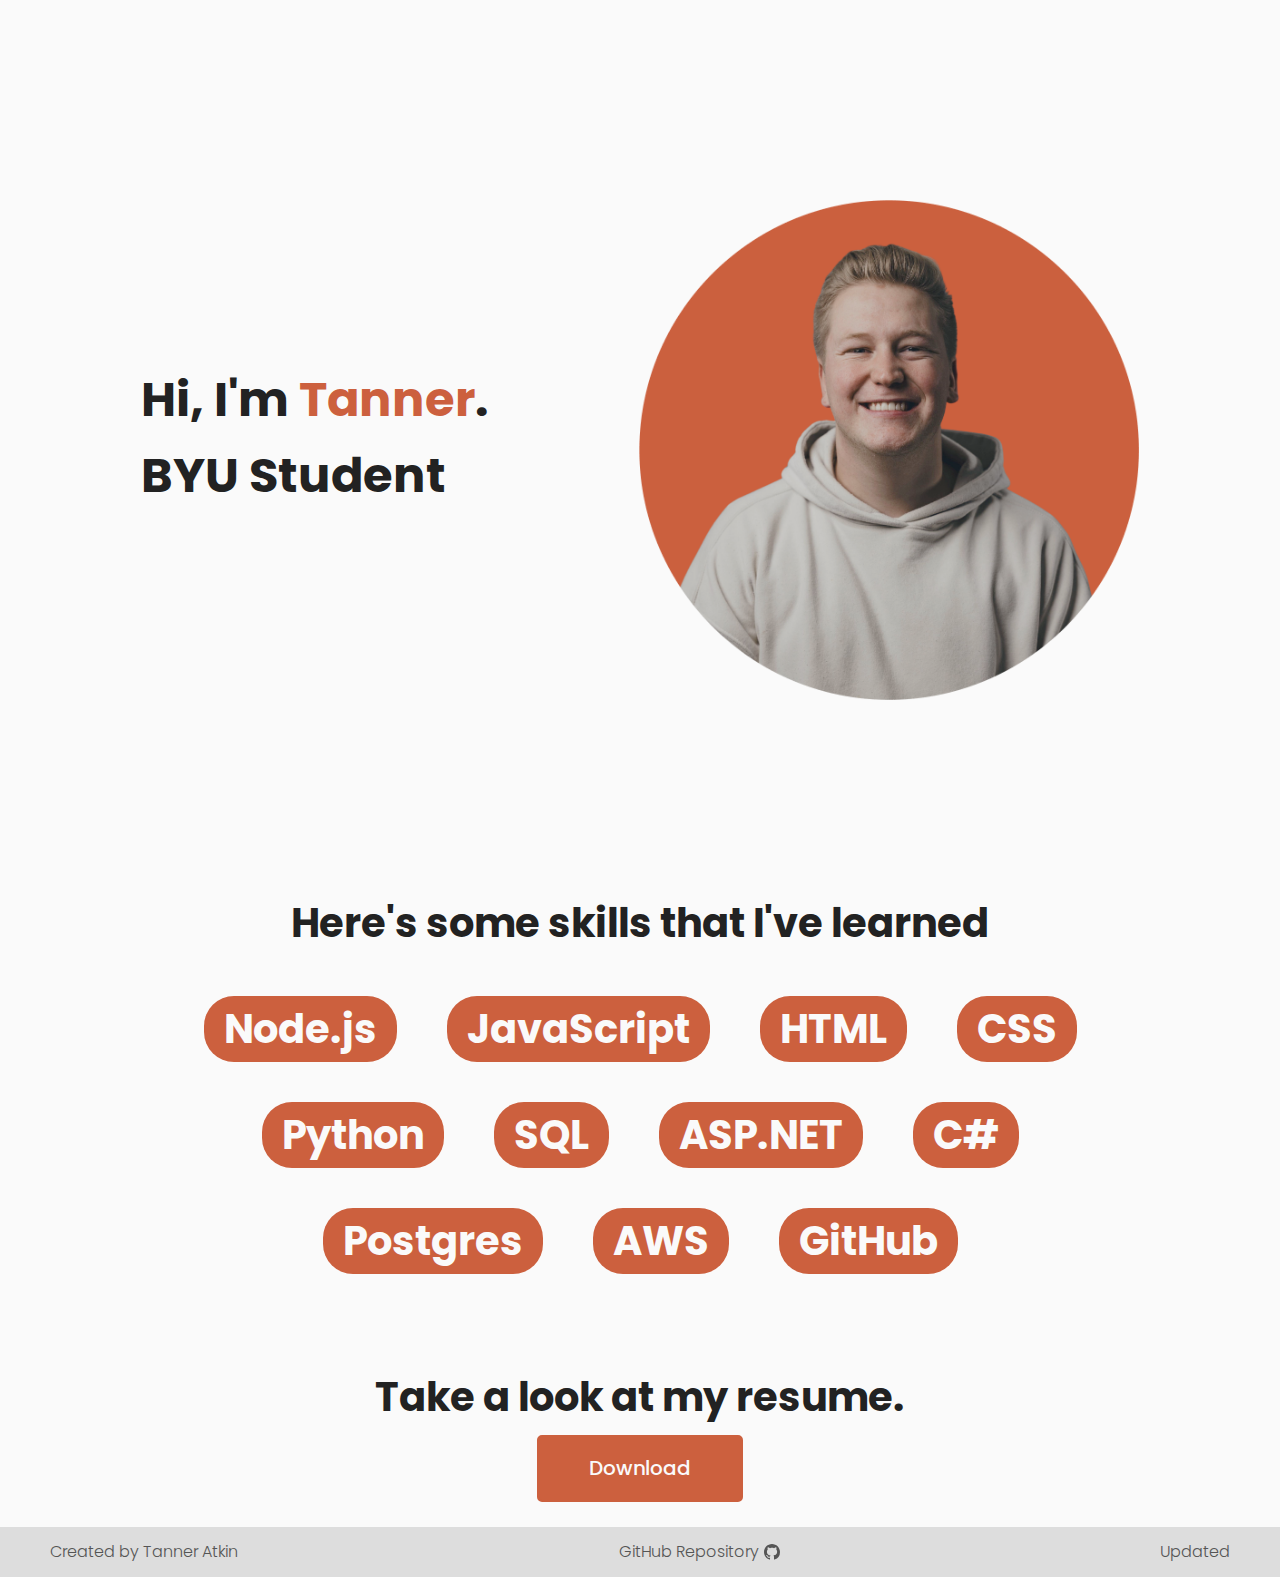
==== commit f9a83ff1: "updated css, changed a lot of padding and spacing" ====
--- a/index.html
+++ b/index.html
@@ -45,44 +45,39 @@
     <img src="/assets/images/tanner-atkin.png" alt="Picture of Tanner Smiling">
   </header>
 
-  <!-- Skills Section -->
-  <section class="skill-section primary-bg-section">
-    <h2>Here's some skills that I've learned</h2>
-    <div>
-      <h3>Node.js</h3>
-      <h3>JavaScript</h3>
-      <h3>HTML</h3>
-      <h3>CSS</h3>
-      <h3>Python</h3>
-      <h3>SQL</h3>
-      <h3>ASP.NET</h3>
-      <h3>C#</h3>
-      <h3>Postgres</h3>
-      <h3>AWS</h3>
-      <h3>GitHub</h3>
-      <h3>FlutterFlow</h3>
-      <h3>Tableau</h3>
-    </div>
-  </section>
+  <!-- Sections -->
+  <container id="section-container">
 
-  <!-- Projects Section -->
-  <!-- <section>
-    <h2>Check out some of my latest projects.</h2>
-    <div id="cardContainer">
-      <div class="card">
-        <h3>SVG Name Trace</h3>
-        <p>description</p>
-<img src="/assets/images/svg-name-trace.png" alt="SVG Name Trace">
-        <a href="https://codepen.io/tmanatkin/pen/QWogKbx" target="_blank">SVG Name Trace</a>
+    <!-- Skill Section -->
+    <section class="skill-section primary-bg-section">
+      <h2>Here's some skills that I've learned</h2>
+      <div>
+        <h3>Node.js</h3>
+        <h3>JavaScript</h3>
+        <h3>HTML</h3>
+        <h3>CSS</h3>
+        <h3>Python</h3>
+        <h3>SQL</h3>
+        <h3>ASP.NET</h3>
+        <h3>C#</h3>
+        <h3>Postgres</h3>
+        <h3>AWS</h3>
+        <h3>GitHub</h3>
       </div>
-    </div>
-  </section> -->
+    </section>
 
-  <!-- Resume Section -->
-  <section class="resume-section">
-    <h2>Take a look at my resume.</h2>
-    <a href="/assets/Tanner_Atkin_Resume.pdf" target="_blank">Download</a>
-  </section>
+    <!-- Project Section -->
+    <!-- <section class="project-section">
+      <h2>Check out some of my latest projects.</h2>
+    </section> -->
+
+    <!-- Resume Section -->
+    <section class="resume-section">
+      <h2>Take a look at my resume.</h2>
+      <a href="/assets/Tanner_Atkin_Resume.pdf" target="_blank">Download</a>
+    </section>
+
+  </container>
 
   <!-- Footer -->
   <footer>
--- a/assets/styles/style.css
+++ b/assets/styles/style.css
@@ -14,7 +14,6 @@
   flex-direction: column;
   align-items: center;
   background-color: var(--color-offwhite);
-  gap: 25px;
 }
 
 body,
@@ -28,6 +27,13 @@
   font-family: "Poppins", sans-serif;
 }
 
+#section-container {
+  display: flex;
+  flex-direction: column;
+  align-items: center;
+  gap: 100px;
+  padding: 0 0 25px 0;
+}
 /* Header */
 
 header {
@@ -140,7 +146,6 @@
 
 .skill-section {
   gap: 50px;
-  margin: 0 0 75px 0;
 }
 
 .skill-section div {
@@ -149,56 +154,16 @@
   justify-content: center;
   flex-wrap: wrap;
   width: 100%;
-  gap: 40px 90px;
+  gap: 40px 60px;
 }
 
 .skill-section div h3 {
-  font-size: 4em;
-  margin: 0;
-  color: var(--color-primary);
-}
-
-/* Projects */
-
-#cardContainer {
-  display: flex;
-  flex-direction: row;
-  align-items: center;
-  justify-content: center;
-  /* width: 100%; */
-}
-
-.card {
-  /* display: flex; */
-  /* flex-direction: row; */
-  /* justify-content: space-between; */
-  /* align-items: center; */
-  width: 100%;
-  padding: 30px;
-  margin: 15px;
-  background-color: white;
-  border-radius: 10px;
-  box-shadow: 0px 0px 10px 0px rgba(0, 0, 0, 0.25);
-  /* transition: height 0.5s ease; */
-  /* overflow: hidden; */
-}
-
-/* .card.active {
-  height: 500px;
-} */
-
-.card h3 {
-  font-size: 2em;
-  margin: 0;
-  color: var(--color-offblack);
-}
-
-.card p {
-  margin: 1em 0 0 0;
-}
-
-.card img {
-  width: 50%;
+  font-size: 3.25em;
+  color: var(--color-offwhite);
+  background-color: var(--color-primary);
+  margin: 0;
+  padding: 0.25em 0.5em;
+  border-radius: 0.75em;
 }
 
 /* Resume */
@@ -263,13 +228,16 @@
     width: 1000px;
   }
 
+  .skill-section div {
+    gap: 40px 50px;
+  }
+
   h1 {
     font-size: 3em;
   }
 
   .skill-section div h3 {
-    font-size: 3em;
-    margin: 15px 30px;
+    font-size: 2.5em;
   }
 }
 
@@ -288,6 +256,10 @@
     max-width: 80vw;
   }
 
+  .skill-section div {
+    gap: 30px;
+  }
+
   #name-container {
     display: flex;
     flex-direction: column;
@@ -309,8 +281,7 @@
   }
 
   .skill-section div h3 {
-    font-size: 2.5em;
-    margin: 15px 25px;
+    font-size: 2em;
   }
 
   h2 {
@@ -377,9 +348,12 @@
     font-size: 2em;
   }
 
+  .skill-section div {
+    gap: 20px;
+  }
+
   .skill-section div h3 {
     font-size: 2em;
-    margin: 10px 20px;
   }
 
   h2 {
